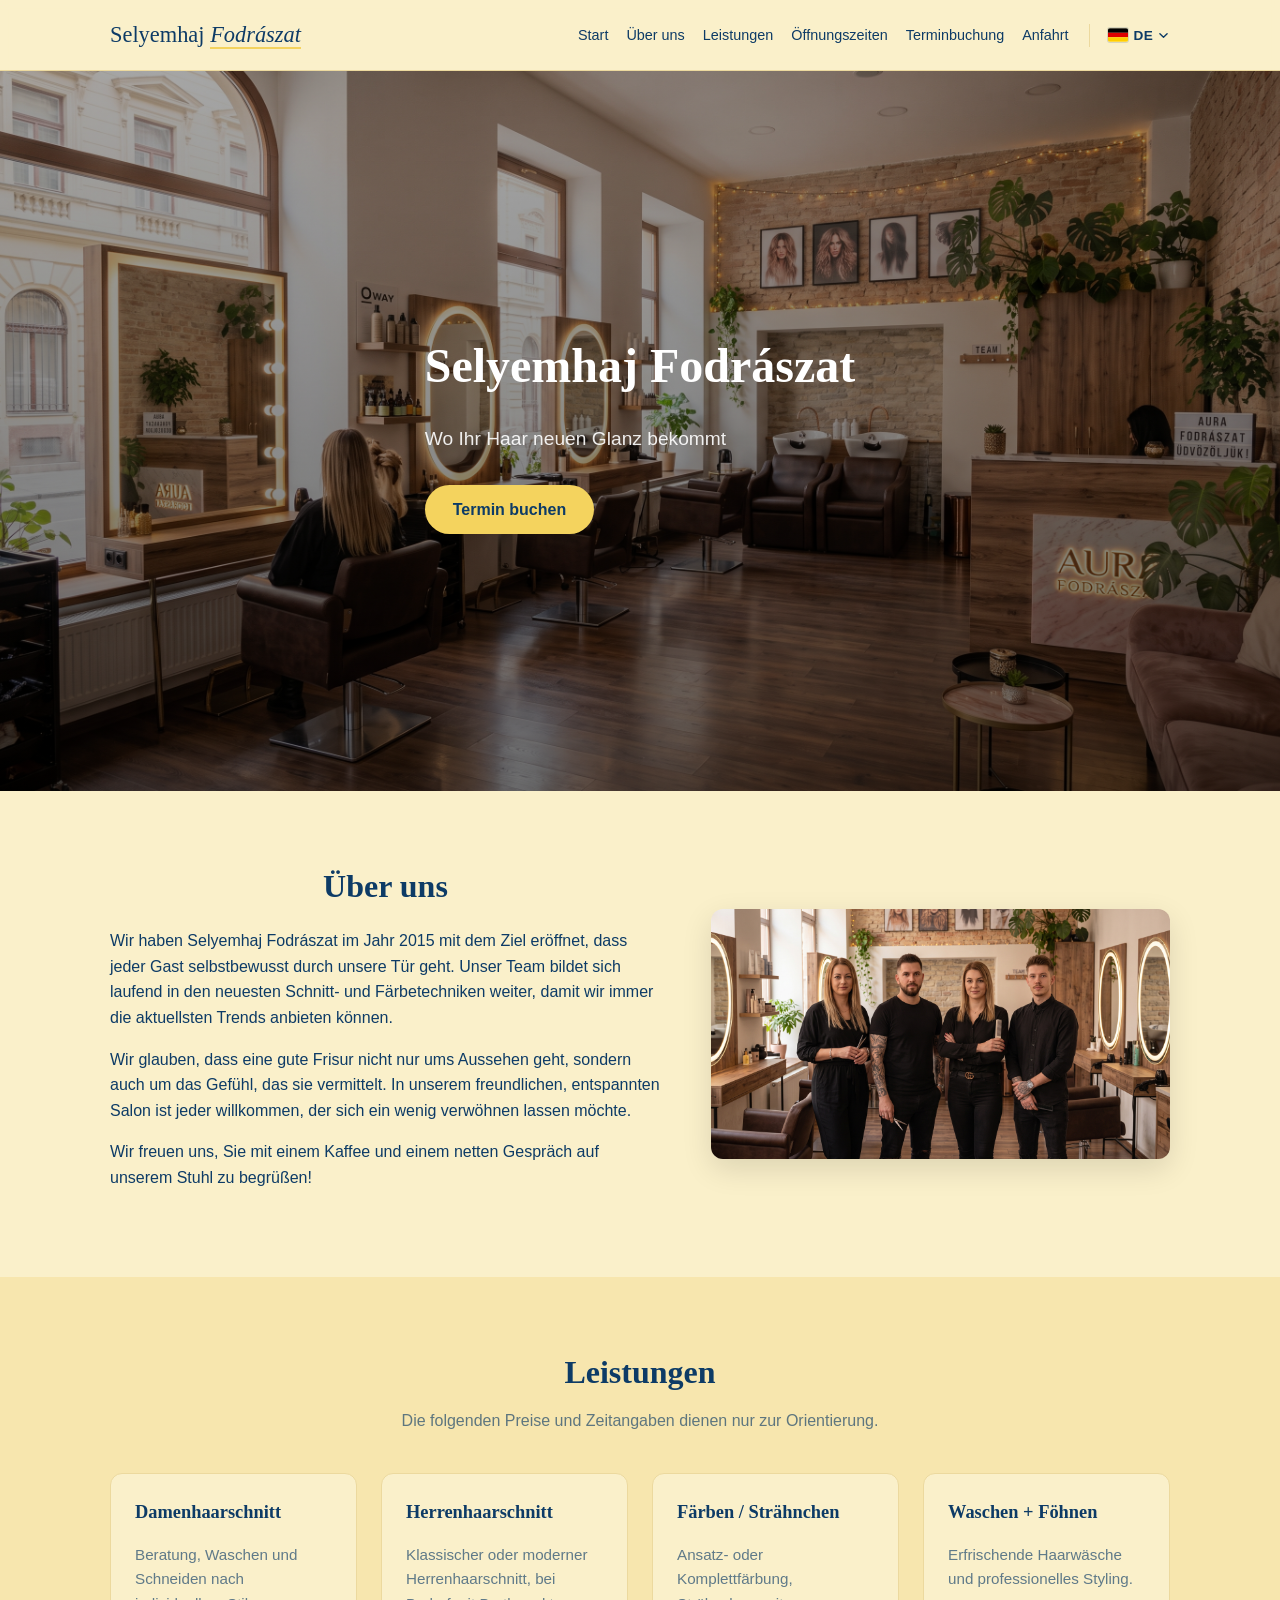
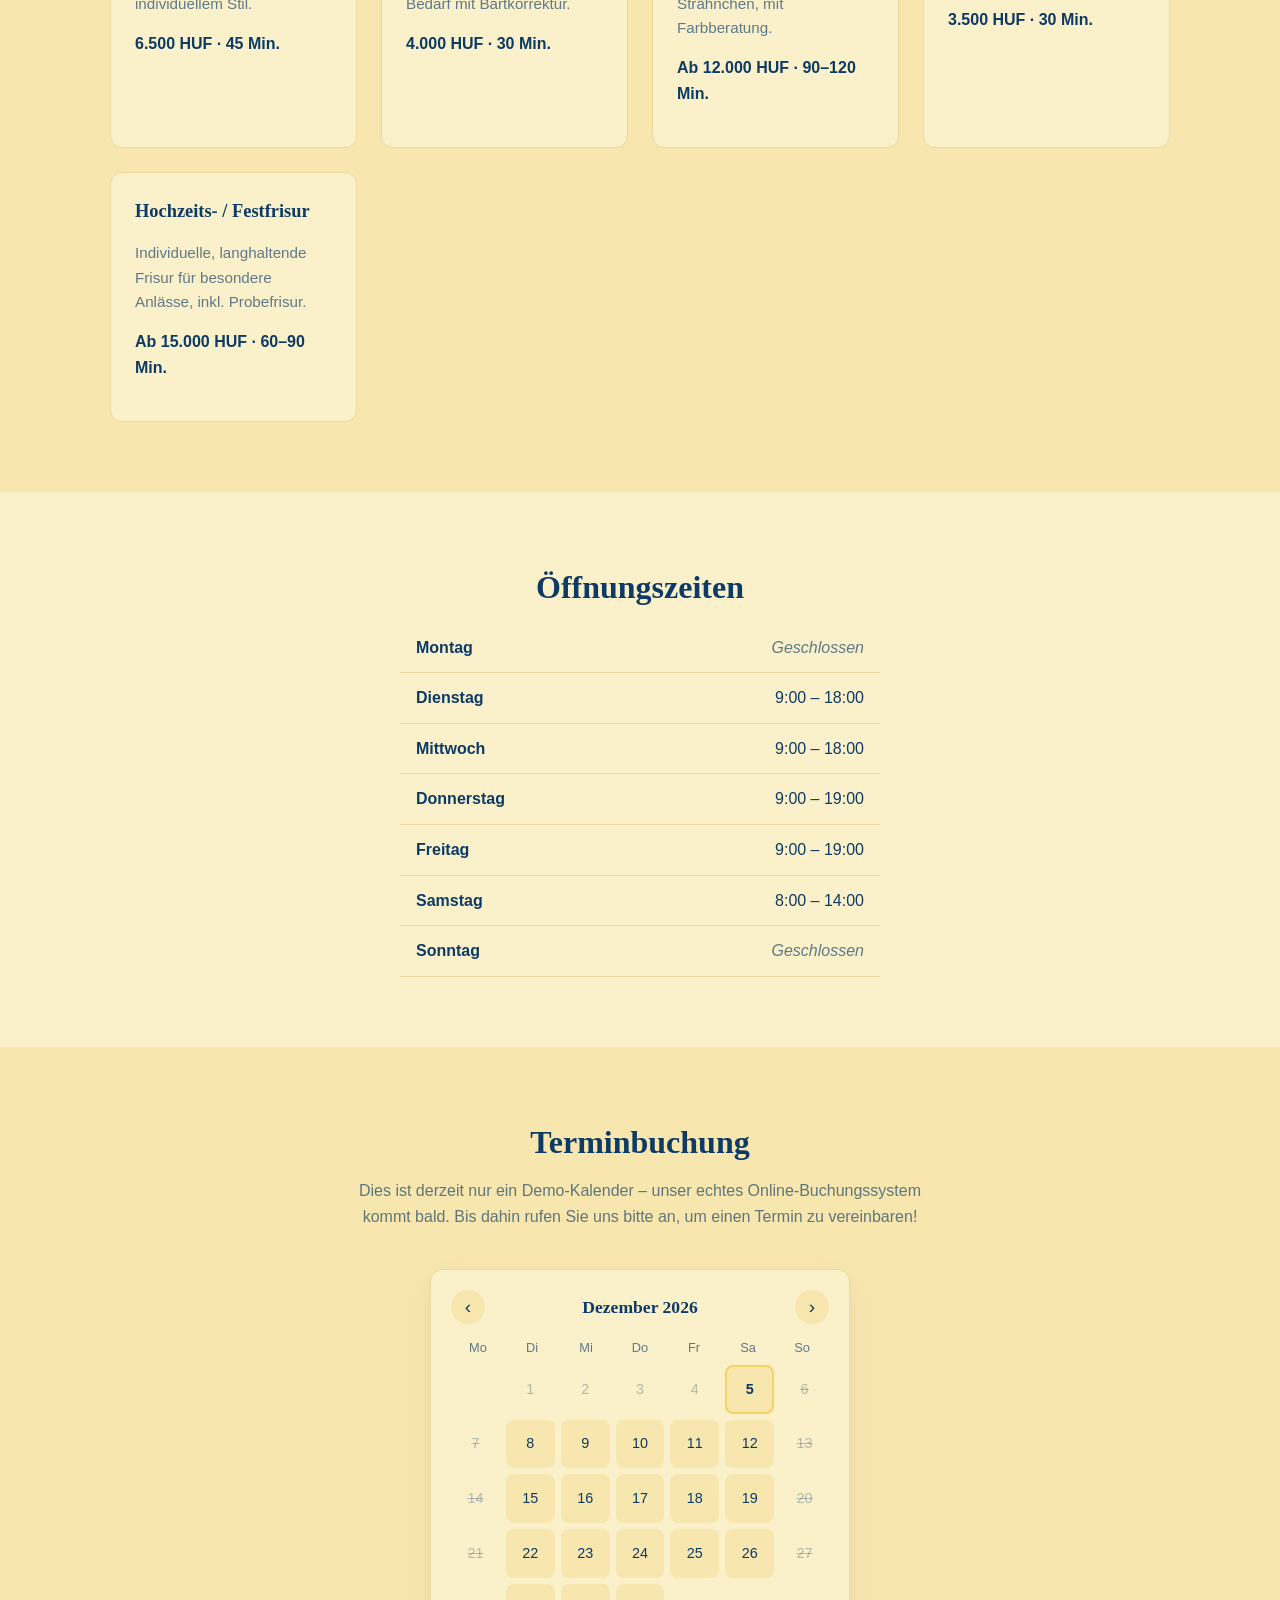
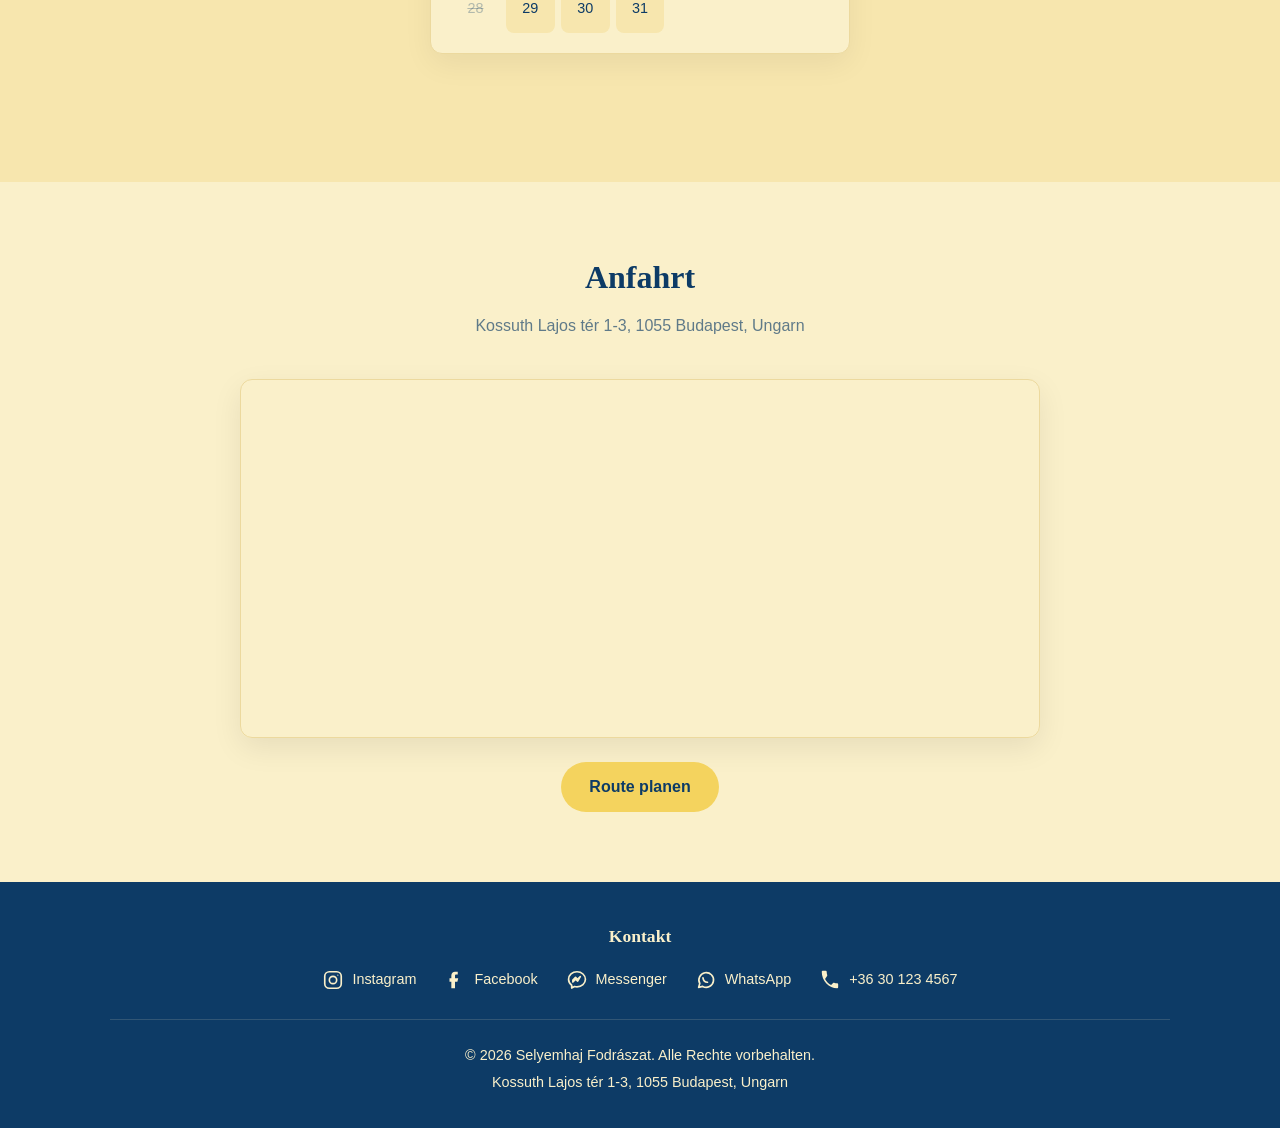
==== de/index.html @ bfe0fc7c "Language options added" ====
<!DOCTYPE html>
<html lang="de">
<head>
  <meta charset="UTF-8">
  <meta name="viewport" content="width=device-width, initial-scale=1.0">
  <title>Selyemhaj Fodrászat – Friseursalon</title>
  <!-- Cseréld le / töltsd fel a images/favicon.png fájlt a saját logódra/ikonodra -->
  <link rel="icon" type="image/png" href="../images/favicon.png?v=2">
  <link rel="apple-touch-icon" href="../images/favicon.png?v=2">
  <link rel="stylesheet" href="../style.css">
</head>
<body>

  <!-- Fejléc / navigáció -->
  <header class="site-header">
    <div class="container header-inner">
      <a href="#home" class="logo">Selyemhaj <span>Fodrászat</span></a>

      <!-- Hamburger gomb mobil nézethez -->
      <button class="nav-toggle" id="navToggle" aria-label="Menü öffnen">
        <span></span>
        <span></span>
        <span></span>
      </button>

      <nav class="main-nav" id="mainNav">
        <ul>
          <li><a href="#home">Start</a></li>
          <li><a href="#about">Über uns</a></li>
          <li><a href="#services">Leistungen</a></li>
          <li><a href="#hours">Öffnungszeiten</a></li>
          <li><a href="#booking">Terminbuchung</a></li>
          <li><a href="#location">Anfahrt</a></li>
        </ul>

        <!-- Nyelvválasztó legördülő menü: csak az aktuális nyelv látszik, kattintásra nyílik a lista -->
        <div class="lang-switch" id="langSwitch">
          <button class="lang-current" id="langToggle" type="button" aria-haspopup="true" aria-expanded="false">
            <svg class="flag" viewBox="0 0 30 20"><rect width="30" height="6.67" fill="#000"/><rect y="6.67" width="30" height="6.67" fill="#DD0000"/><rect y="13.34" width="30" height="6.66" fill="#FFCE00"/></svg>
            DE
            <svg class="chevron" viewBox="0 0 10 6"><path d="M1 1l4 4 4-4" fill="none" stroke="currentColor" stroke-width="1.5" stroke-linecap="round" stroke-linejoin="round"/></svg>
          </button>
          <div class="lang-dropdown" id="langDropdown">
            <a class="lang-option" href="../index.html">
              <svg class="flag" viewBox="0 0 30 20"><rect width="30" height="6.67" fill="#CE2939"/><rect y="6.67" width="30" height="6.67" fill="#fff"/><rect y="13.34" width="30" height="6.66" fill="#477050"/></svg>
              HU
            </a>
            <a class="lang-option" href="../en/index.html">
              <svg class="flag" viewBox="0 0 30 20"><rect width="30" height="20" fill="#00247D"/><path d="M0,0 L30,20 M30,0 L0,20" stroke="#fff" stroke-width="4"/><path d="M0,0 L30,20 M30,0 L0,20" stroke="#CF142B" stroke-width="2"/><path d="M15,0 V20 M0,10 H30" stroke="#fff" stroke-width="6"/><path d="M15,0 V20 M0,10 H30" stroke="#CF142B" stroke-width="3.6"/></svg>
              EN
            </a>
            <a class="lang-option active" href="index.html">
              <svg class="flag" viewBox="0 0 30 20"><rect width="30" height="6.67" fill="#000"/><rect y="6.67" width="30" height="6.67" fill="#DD0000"/><rect y="13.34" width="30" height="6.66" fill="#FFCE00"/></svg>
              DE
            </a>
          </div>
        </div>
      </nav>
    </div>
  </header>

  <!-- Kezdőlap / Hero szekció -->
  <section id="home" class="hero">
    <div class="hero-overlay">
      <div class="container hero-content">
        <h1>Selyemhaj Fodrászat</h1>
        <p>Wo Ihr Haar neuen Glanz bekommt</p>
        <a href="#booking" class="btn btn-primary">Termin buchen</a>
      </div>
    </div>
    <!-- Cseréld le a images/hero.jpg fájlt a saját header/hero képedre -->
    <img src="../images/hero.jpg" alt="Selyemhaj Fodrászat Innenraum" class="hero-bg">
  </section>

  <!-- Rólunk szekció -->
  <section id="about" class="section about">
    <div class="container about-inner">
      <div class="about-text">
        <h2>Über uns</h2>
        <p>
          Wir haben Selyemhaj Fodrászat im Jahr 2015 mit dem Ziel eröffnet,
          dass jeder Gast selbstbewusst durch unsere Tür geht. Unser Team
          bildet sich laufend in den neuesten Schnitt- und Färbetechniken
          weiter, damit wir immer die aktuellsten Trends anbieten können.
        </p>
        <p>
          Wir glauben, dass eine gute Frisur nicht nur ums Aussehen geht,
          sondern auch um das Gefühl, das sie vermittelt. In unserem
          freundlichen, entspannten Salon ist jeder willkommen, der sich ein
          wenig verwöhnen lassen möchte.
        </p>
        <p>
          Wir freuen uns, Sie mit einem Kaffee und einem netten Gespräch auf
          unserem Stuhl zu begrüßen!
        </p>
      </div>
      <div class="about-image">
        <!-- Cseréld le a images/rolunk.jpg fájlt a saját képedre -->
        <img src="../images/rolunk.jpg" alt="Das Salonteam">
      </div>
    </div>
  </section>

  <!-- Szolgáltatások szekció -->
  <section id="services" class="section services">
    <div class="container">
      <h2>Leistungen</h2>
      <p class="section-lead">Die folgenden Preise und Zeitangaben dienen nur zur Orientierung.</p>

      <div class="services-grid">
        <div class="service-card">
          <h3>Damenhaarschnitt</h3>
          <p class="service-desc">Beratung, Waschen und Schneiden nach individuellem Stil.</p>
          <p class="service-meta"><span class="price">6.500 HUF</span> · <span class="duration">45 Min.</span></p>
        </div>

        <div class="service-card">
          <h3>Herrenhaarschnitt</h3>
          <p class="service-desc">Klassischer oder moderner Herrenhaarschnitt, bei Bedarf mit Bartkorrektur.</p>
          <p class="service-meta"><span class="price">4.000 HUF</span> · <span class="duration">30 Min.</span></p>
        </div>

        <div class="service-card">
          <h3>Färben / Strähnchen</h3>
          <p class="service-desc">Ansatz- oder Komplettfärbung, Strähnchen, mit Farbberatung.</p>
          <p class="service-meta"><span class="price">Ab 12.000 HUF</span> · <span class="duration">90–120 Min.</span></p>
        </div>

        <div class="service-card">
          <h3>Waschen + Föhnen</h3>
          <p class="service-desc">Erfrischende Haarwäsche und professionelles Styling.</p>
          <p class="service-meta"><span class="price">3.500 HUF</span> · <span class="duration">30 Min.</span></p>
        </div>

        <div class="service-card">
          <h3>Hochzeits- / Festfrisur</h3>
          <p class="service-desc">Individuelle, langhaltende Frisur für besondere Anlässe, inkl. Probefrisur.</p>
          <p class="service-meta"><span class="price">Ab 15.000 HUF</span> · <span class="duration">60–90 Min.</span></p>
        </div>
      </div>
    </div>
  </section>

  <!-- Nyitvatartás szekció -->
  <section id="hours" class="section hours">
    <div class="container">
      <h2>Öffnungszeiten</h2>
      <table class="hours-table">
        <tbody>
          <tr><td>Montag</td><td class="closed">Geschlossen</td></tr>
          <tr><td>Dienstag</td><td>9:00 – 18:00</td></tr>
          <tr><td>Mittwoch</td><td>9:00 – 18:00</td></tr>
          <tr><td>Donnerstag</td><td>9:00 – 19:00</td></tr>
          <tr><td>Freitag</td><td>9:00 – 19:00</td></tr>
          <tr><td>Samstag</td><td>8:00 – 14:00</td></tr>
          <tr><td>Sonntag</td><td class="closed">Geschlossen</td></tr>
        </tbody>
      </table>
    </div>
  </section>

  <!-- Időpontfoglalás szekció (egyelőre csak vizuális naptár, backend nélkül) -->
  <section id="booking" class="section booking">
    <div class="container">
      <h2>Terminbuchung</h2>
      <p class="section-lead">
        Dies ist derzeit nur ein Demo-Kalender – unser echtes Online-Buchungssystem
        kommt bald. Bis dahin rufen Sie uns bitte an, um einen Termin zu
        vereinbaren!
      </p>

      <div class="calendar-widget">
        <div class="calendar-header">
          <button id="prevMonth" aria-label="Vorheriger Monat">&#8249;</button>
          <h3 id="calendarTitle"></h3>
          <button id="nextMonth" aria-label="Nächster Monat">&#8250;</button>
        </div>
        <div class="calendar-weekdays">
          <span>Mo</span><span>Di</span><span>Mi</span><span>Do</span><span>Fr</span><span>Sa</span><span>So</span>
        </div>
        <div class="calendar-grid" id="calendarGrid"></div>
      </div>

      <p id="bookingMessage" class="booking-message"></p>
    </div>
  </section>

  <!-- Megközelíthetőség szekció (Google Maps) -->
  <!--
    A cím mindkét helyen (iframe src és a gomb href-je) ugyanaz:
    "Kossuth Lajos tér 1-3, 1055 Budapest" – ha módosítod a valódi címre,
    mindkét helyen cseréld le ugyanarra a szövegre (mindhárom nyelvi fájlban).
  -->
  <section id="location" class="section location">
    <div class="container">
      <h2>Anfahrt</h2>
      <p class="section-lead">Kossuth Lajos tér 1-3, 1055 Budapest, Ungarn</p>

      <div class="map-wrapper">
        <iframe
          src="https://www.google.com/maps?q=Kossuth Lajos tér 1-3, 1055 Budapest&output=embed"
          width="100%"
          height="350"
          style="border:0"
          allowfullscreen
          loading="lazy"
          referrerpolicy="no-referrer-when-downgrade"
          title="Selyemhaj Fodrászat auf der Karte">
        </iframe>
      </div>

      <div class="map-cta">
        <a
          class="btn btn-primary"
          href="https://www.google.com/maps/dir/?api=1&destination=Kossuth Lajos tér 1-3, 1055 Budapest"
          target="_blank"
          rel="noopener noreferrer">
          Route planen
        </a>
      </div>
    </div>
  </section>

  <!-- Lábléc -->
  <footer class="site-footer">
    <div class="container footer-inner">

      <!--
        Elérhetőségek: cseréld le az Instagram/Facebook linkeket a saját
        profilodra, a WhatsApp és telefon href-eket pedig a saját, valódi
        telefonszámodra (nemzetközi formátumban, '+' és szóközök nélkül,
        pl. 36301234567). Mindhárom nyelvi fájlban ugyanígy!
      -->
      <div class="footer-contact">
        <h3>Kontakt</h3>
        <div class="contact-links">
          <a class="contact-link" href="https://www.instagram.com/selyemhajfodraszat" target="_blank" rel="noopener noreferrer" aria-label="Instagram">
            <svg viewBox="0 0 24 24" fill="none" stroke="currentColor" stroke-width="1.8" stroke-linecap="round" stroke-linejoin="round">
              <rect x="3" y="3" width="18" height="18" rx="5"></rect>
              <circle cx="12" cy="12" r="4"></circle>
              <circle cx="17.3" cy="6.7" r="0.6" fill="currentColor" stroke="none"></circle>
            </svg>
            <span>Instagram</span>
          </a>

          <a class="contact-link" href="https://www.facebook.com/profile.php?id=61593855876461" target="_blank" rel="noopener noreferrer" aria-label="Facebook">
            <svg viewBox="0 0 24 24" fill="currentColor" stroke="none">
              <path d="M14 3h-2c-2.2 0-4 1.8-4 4v3H6v4h2v7h4v-7h2.6l.9-4H12V7c0-.6.4-1 1-1h2V3z"></path>
            </svg>
            <span>Facebook</span>
          </a>

          <a class="contact-link" href="https://m.me/61593855876461" target="_blank" rel="noopener noreferrer" aria-label="Messenger">
            <svg viewBox="0 0 24 24" fill="none" stroke="currentColor" stroke-width="1.8" stroke-linecap="round" stroke-linejoin="round">
              <path d="M12 3C6.9 3 2.8 6.7 2.8 11.3c0 2.6 1.3 4.9 3.4 6.4v3.1l3.1-1.7c.8.2 1.7.4 2.7.4 5.1 0 9.2-3.7 9.2-8.2S17.1 3 12 3z"></path>
              <path d="M7.5 12.2l2.9-3 2.1 2.1 3.1-3-2.9 4.9-2.1-2.1-3.1 3.1z"></path>
            </svg>
            <span>Messenger</span>
          </a>

          <a class="contact-link" href="https://wa.me/36205184355?text=Hallo%2C%20ich%20m%C3%B6chte%20gerne%20einen%20Termin%20buchen" target="_blank" rel="noopener noreferrer" aria-label="WhatsApp">
            <svg viewBox="0 0 24 24" fill="none" stroke="currentColor" stroke-width="1.8" stroke-linecap="round" stroke-linejoin="round">
              <path d="M4 20l1.2-4.2A8 8 0 1 1 8.4 19L4 20z"></path>
              <path d="M8.7 9.6c.3 2.6 2.3 4.6 4.9 4.9"></path>
            </svg>
            <span>WhatsApp</span>
          </a>

          <a class="contact-link" href="tel:+36301234567" aria-label="Telefon">
            <svg viewBox="0 0 24 24" fill="currentColor" stroke="none">
              <path d="M6.6 10.8c1.4 2.8 3.8 5.1 6.6 6.6l2.2-2.2c.3-.3.7-.4 1-.2 1.1.4 2.3.6 3.5.6.6 0 1 .4 1 1V20c0 .6-.4 1-1 1C10.9 21 3 13.1 3 3c0-.6.4-1 1-1h3.4c.6 0 1 .4 1 1 0 1.2.2 2.4.6 3.5.1.4 0 .8-.2 1L6.6 10.8z"></path>
            </svg>
            <span>+36 30 123 4567</span>
          </a>
        </div>
      </div>

      <p>&copy; <span id="year"></span> Selyemhaj Fodrászat. Alle Rechte vorbehalten.</p>
      <p>Kossuth Lajos tér 1-3, 1055 Budapest, Ungarn</p>
    </div>
  </footer>

  <script src="../script.js?v=3"></script>
</body>
</html>
---- style.css ----
/* ==========================================================
   Alapbeállítások
   ========================================================== */
:root {
  /* ----------------------------------------------------------
     A weboldal SZÍNSÉMÁJA — csak ezt a 3 alapszínt kell módosítani
     ahhoz, hogy az egész oldal színvilága megváltozzon:
       - navy (sötétkék):  #0d3b66
       - cream (krém):     #faf0ca
       - gold (arany):     #f4d35e
     A --color-primary-dark, --color-bg-alt, --color-border és a
     --color-text-muted ezekből a fenti 3 színből lettek levezetve
     (világosítva/sötétítve), nem önálló, kézzel válogatott színek.
     ---------------------------------------------------------- */
  --color-primary: #f4d35e;                     /* gold – gombok, kiemelések */
  --color-primary-dark: #dcb93f;                /* gold sötétebb árnyalata – hover állapot */
  --color-dark: #0d3b66;                        /* navy – címsorok, lábléc, elsődleges szöveg */
  --color-text: #0d3b66;                        /* navy – törzsszöveg */
  --color-text-muted: rgba(13, 59, 102, 0.65);  /* navy, halványítva – másodlagos szöveg */
  --color-bg: #faf0ca;                          /* cream – fő háttérszín */
  --color-bg-alt: #f7e6ae;                      /* cream/gold keverék – váltakozó szekció-háttér */
  --color-border: #ecd99e;                      /* cream/gold keverék – szegélyek */

  --font-heading: 'Georgia', 'Times New Roman', serif;
  --font-body: 'Segoe UI', Arial, sans-serif;
  --max-width: 1100px;
}

* {
  box-sizing: border-box;
}

html {
  scroll-behavior: smooth;
}

body {
  margin: 0;
  font-family: var(--font-body);
  color: var(--color-text);
  background: var(--color-bg);
  line-height: 1.6;
}

h1, h2, h3 {
  font-family: var(--font-heading);
  color: var(--color-dark);
  margin-top: 0;
}

a {
  text-decoration: none;
  color: inherit;
}

img {
  max-width: 100%;
  display: block;
}

.container {
  max-width: var(--max-width);
  margin: 0 auto;
  padding: 0 20px;
}

.section {
  padding: 70px 0;
}

.section h2 {
  font-size: 2rem;
  margin-bottom: 10px;
  text-align: center;
}

.section-lead {
  text-align: center;
  max-width: 600px;
  margin: 0 auto 40px;
  color: var(--color-text-muted);
}

.btn {
  display: inline-block;
  padding: 12px 28px;
  border-radius: 30px;
  font-weight: bold;
  transition: transform 0.2s ease, background 0.2s ease;
}

.btn-primary {
  background: var(--color-primary);
  color: var(--color-dark);
}

.btn-primary:hover {
  background: var(--color-primary-dark);
  transform: translateY(-2px);
}

/* ==========================================================
   Fejléc / navigáció
   ========================================================== */
.site-header {
  position: sticky;
  top: 0;
  z-index: 100;
  background: rgba(250, 240, 202, 0.95);
  border-bottom: 1px solid var(--color-border);
  backdrop-filter: blur(4px);
}

.header-inner {
  display: flex;
  align-items: center;
  justify-content: space-between;
  height: 70px;
}

.logo {
  font-family: var(--font-heading);
  font-size: 1.4rem;
  color: var(--color-dark);
}

.logo span {
  color: var(--color-dark);
  font-style: italic;
  border-bottom: 2px solid var(--color-primary);
}

.main-nav ul {
  list-style: none;
  display: flex;
  gap: 18px;
  margin: 0;
  padding: 0;
}

.main-nav a {
  font-weight: 500;
  font-size: 0.9rem;
  white-space: nowrap;
  position: relative;
}

.main-nav a:hover {
  color: var(--color-dark);
  box-shadow: inset 0 -2px 0 var(--color-primary);
}

.main-nav {
  display: flex;
  align-items: center;
  gap: 20px;
}

.lang-switch {
  position: relative;
  padding-left: 16px;
  border-left: 1px solid var(--color-border);
}

.lang-current {
  display: flex;
  align-items: center;
  gap: 6px;
  background: none;
  border: none;
  font-family: inherit;
  font-size: 0.85rem;
  font-weight: 600;
  letter-spacing: 0.02em;
  color: var(--color-dark);
  cursor: pointer;
  padding: 4px 2px;
}

.lang-current .chevron {
  width: 9px;
  height: 9px;
  color: var(--color-dark);
  transition: transform 0.2s ease;
}

.lang-switch.open .chevron {
  transform: rotate(180deg);
}

.lang-dropdown {
  display: none;
  flex-direction: column;
  gap: 2px;
  position: absolute;
  top: calc(100% + 10px);
  right: 0;
  min-width: 130px;
  background: var(--color-bg);
  border: 1px solid var(--color-border);
  border-radius: 10px;
  padding: 6px;
  box-shadow: 0 12px 28px rgba(13, 59, 102, 0.18);
  z-index: 50;
}

.lang-switch.open .lang-dropdown {
  display: flex;
}

.lang-option {
  display: flex;
  align-items: center;
  gap: 8px;
  padding: 8px 10px;
  border-radius: 6px;
  font-size: 0.85rem;
  font-weight: 500;
  color: var(--color-dark);
}

.lang-option:hover {
  background: var(--color-bg-alt);
}

.lang-option.active {
  font-weight: 700;
  background: var(--color-bg-alt);
}

.lang-current .flag,
.lang-option .flag {
  width: 20px;
  height: 14px;
  border-radius: 2px;
  display: block;
  flex-shrink: 0;
  box-shadow: 0 0 0 1px rgba(13, 59, 102, 0.15);
}

.nav-toggle {
  display: none;
  flex-direction: column;
  justify-content: center;
  gap: 5px;
  width: 32px;
  height: 32px;
  background: none;
  border: none;
  cursor: pointer;
}

.nav-toggle span {
  display: block;
  height: 2px;
  background: var(--color-dark);
  border-radius: 2px;
}

/* ==========================================================
   Hero szekció
   ========================================================== */
.hero {
  position: relative;
  height: 80vh;
  min-height: 420px;
  display: flex;
  align-items: center;
  overflow: hidden;
}

.hero-bg {
  position: absolute;
  inset: 0;
  width: 100%;
  height: 100%;
  object-fit: cover;
  z-index: -2;
}

.hero-overlay {
  position: absolute;
  inset: 0;
  width: 100%;
  display: flex;
  align-items: center;
  /* Semleges (szín nélküli) sötétítés a fotón, csak a szöveg olvashatósága miatt */
  background: linear-gradient(180deg, rgba(0,0,0,0.35), rgba(0,0,0,0.55));
}

.hero-content {
  color: #fff;
}

.hero-content h1 {
  color: #fff;
  font-size: 3rem;
  margin-bottom: 10px;
}

.hero-content p {
  font-size: 1.2rem;
  margin-bottom: 30px;
  opacity: 0.9;
}

/* ==========================================================
   Rólunk szekció
   ========================================================== */
.about {
  background: var(--color-bg);
}

.about-inner {
  display: grid;
  grid-template-columns: 1.2fr 1fr;
  gap: 50px;
  align-items: center;
}

.about-image img {
  border-radius: 12px;
  box-shadow: 0 10px 30px rgba(0,0,0,0.12);
}

/* ==========================================================
   Szolgáltatások szekció
   ========================================================== */
.services {
  background: var(--color-bg-alt);
}

.services-grid {
  display: grid;
  grid-template-columns: repeat(auto-fit, minmax(230px, 1fr));
  gap: 24px;
}

.service-card {
  background: var(--color-bg);
  border: 1px solid var(--color-border);
  border-radius: 12px;
  padding: 24px;
  transition: transform 0.2s ease, box-shadow 0.2s ease;
}

.service-card:hover {
  transform: translateY(-4px);
  box-shadow: 0 12px 24px rgba(0,0,0,0.08);
}

.service-card h3 {
  font-size: 1.15rem;
  margin-bottom: 8px;
}

.service-desc {
  color: var(--color-text-muted);
  font-size: 0.95rem;
  min-height: 48px;
}

.service-meta {
  margin-top: 14px;
  font-weight: bold;
  color: var(--color-dark);
}

/* ==========================================================
   Nyitvatartás szekció
   ========================================================== */
.hours {
  background: var(--color-bg);
}

.hours-table {
  width: 100%;
  max-width: 480px;
  margin: 0 auto;
  border-collapse: collapse;
}

.hours-table td {
  padding: 12px 16px;
  border-bottom: 1px solid var(--color-border);
}

.hours-table tr td:first-child {
  font-weight: bold;
  color: var(--color-dark);
}

.hours-table tr td:last-child {
  text-align: right;
}

.hours-table .closed {
  color: var(--color-text-muted);
  font-style: italic;
}

/* ==========================================================
   Időpontfoglalás / naptár widget
   ========================================================== */
.booking {
  background: var(--color-bg-alt);
}

.calendar-widget {
  max-width: 420px;
  margin: 0 auto;
  background: var(--color-bg);
  border: 1px solid var(--color-border);
  border-radius: 12px;
  padding: 20px;
  box-shadow: 0 10px 30px rgba(0,0,0,0.06);
}

.calendar-header {
  display: flex;
  align-items: center;
  justify-content: space-between;
  margin-bottom: 14px;
}

.calendar-header button {
  background: var(--color-bg-alt);
  border: none;
  width: 34px;
  height: 34px;
  border-radius: 50%;
  font-size: 1.2rem;
  cursor: pointer;
  color: var(--color-dark);
}

.calendar-header button:hover {
  background: var(--color-primary);
  color: var(--color-dark);
}

.calendar-header h3 {
  margin: 0;
  font-size: 1.1rem;
  text-transform: capitalize;
}

.calendar-weekdays {
  display: grid;
  grid-template-columns: repeat(7, 1fr);
  text-align: center;
  font-size: 0.8rem;
  color: var(--color-text-muted);
  margin-bottom: 6px;
}

.calendar-grid {
  display: grid;
  grid-template-columns: repeat(7, 1fr);
  gap: 6px;
}

.calendar-day {
  aspect-ratio: 1 / 1;
  display: flex;
  align-items: center;
  justify-content: center;
  border-radius: 8px;
  font-size: 0.9rem;
  cursor: default;
}

.calendar-day.empty {
  visibility: hidden;
}

.calendar-day.past {
  color: rgba(13, 59, 102, 0.3);
}

.calendar-day.closed {
  color: rgba(13, 59, 102, 0.3);
  text-decoration: line-through;
}

.calendar-day.available {
  background: var(--color-bg-alt);
  color: var(--color-dark);
  cursor: pointer;
}

.calendar-day.available:hover {
  background: var(--color-primary);
  color: var(--color-dark);
}

.calendar-day.today {
  border: 2px solid var(--color-primary);
  font-weight: bold;
}

.booking-message {
  text-align: center;
  margin-top: 18px;
  min-height: 24px;
  font-weight: 500;
  color: var(--color-dark);
}

/* ==========================================================
   Megközelíthetőség / Google Maps szekció
   ========================================================== */
.location {
  background: var(--color-bg);
}

.map-wrapper {
  max-width: 800px;
  margin: 0 auto;
  border-radius: 12px;
  overflow: hidden;
  border: 1px solid var(--color-border);
  box-shadow: 0 10px 30px rgba(0,0,0,0.08);
}

.map-wrapper iframe {
  width: 100%;
  height: 350px;
}

.map-cta {
  text-align: center;
  margin-top: 24px;
}

/* ==========================================================
   Lábléc
   ========================================================== */
.site-footer {
  background: var(--color-dark);
  color: var(--color-bg);
  padding: 40px 0 30px;
}

.footer-inner {
  text-align: center;
  font-size: 0.9rem;
}

.footer-inner p {
  margin: 4px 0;
}

.footer-contact {
  padding-bottom: 28px;
  margin-bottom: 24px;
  border-bottom: 1px solid rgba(250, 240, 202, 0.15);
}

.footer-contact h3 {
  color: var(--color-bg);
  font-size: 1.1rem;
  margin-bottom: 18px;
}

.contact-links {
  display: flex;
  flex-wrap: wrap;
  justify-content: center;
  gap: 12px 28px;
}

.contact-link {
  display: flex;
  align-items: center;
  gap: 8px;
  color: var(--color-bg);
  font-size: 0.9rem;
  transition: color 0.2s ease;
}

.contact-link svg {
  width: 22px;
  height: 22px;
  flex-shrink: 0;
}

.contact-link:hover {
  color: var(--color-primary);
}

/* ==========================================================
   Reszponzivitás
   ========================================================== */
@media (max-width: 768px) {
  .nav-toggle {
    display: flex;
  }

  .main-nav {
    position: absolute;
    top: 70px;
    left: 0;
    right: 0;
    flex-direction: column;
    align-items: stretch;
    gap: 0;
    background: var(--color-bg);
    border-bottom: 1px solid var(--color-border);
    max-height: 0;
    overflow: hidden;
    transition: max-height 0.3s ease;
  }

  .main-nav.open {
    max-height: 400px;
  }

  .main-nav ul {
    flex-direction: column;
    gap: 0;
    padding: 10px 20px;
  }

  .main-nav li {
    border-bottom: 1px solid var(--color-border);
  }

  .main-nav a {
    display: block;
    padding: 14px 0;
  }

  .lang-switch {
    display: flex;
    justify-content: center;
    padding: 16px 20px;
    border-left: none;
    border-top: 1px solid var(--color-border);
  }

  .lang-dropdown {
    right: auto;
    left: 50%;
    transform: translateX(-50%);
  }

  .about-inner {
    grid-template-columns: 1fr;
  }

  .hero-content h1 {
    font-size: 2.2rem;
  }
}
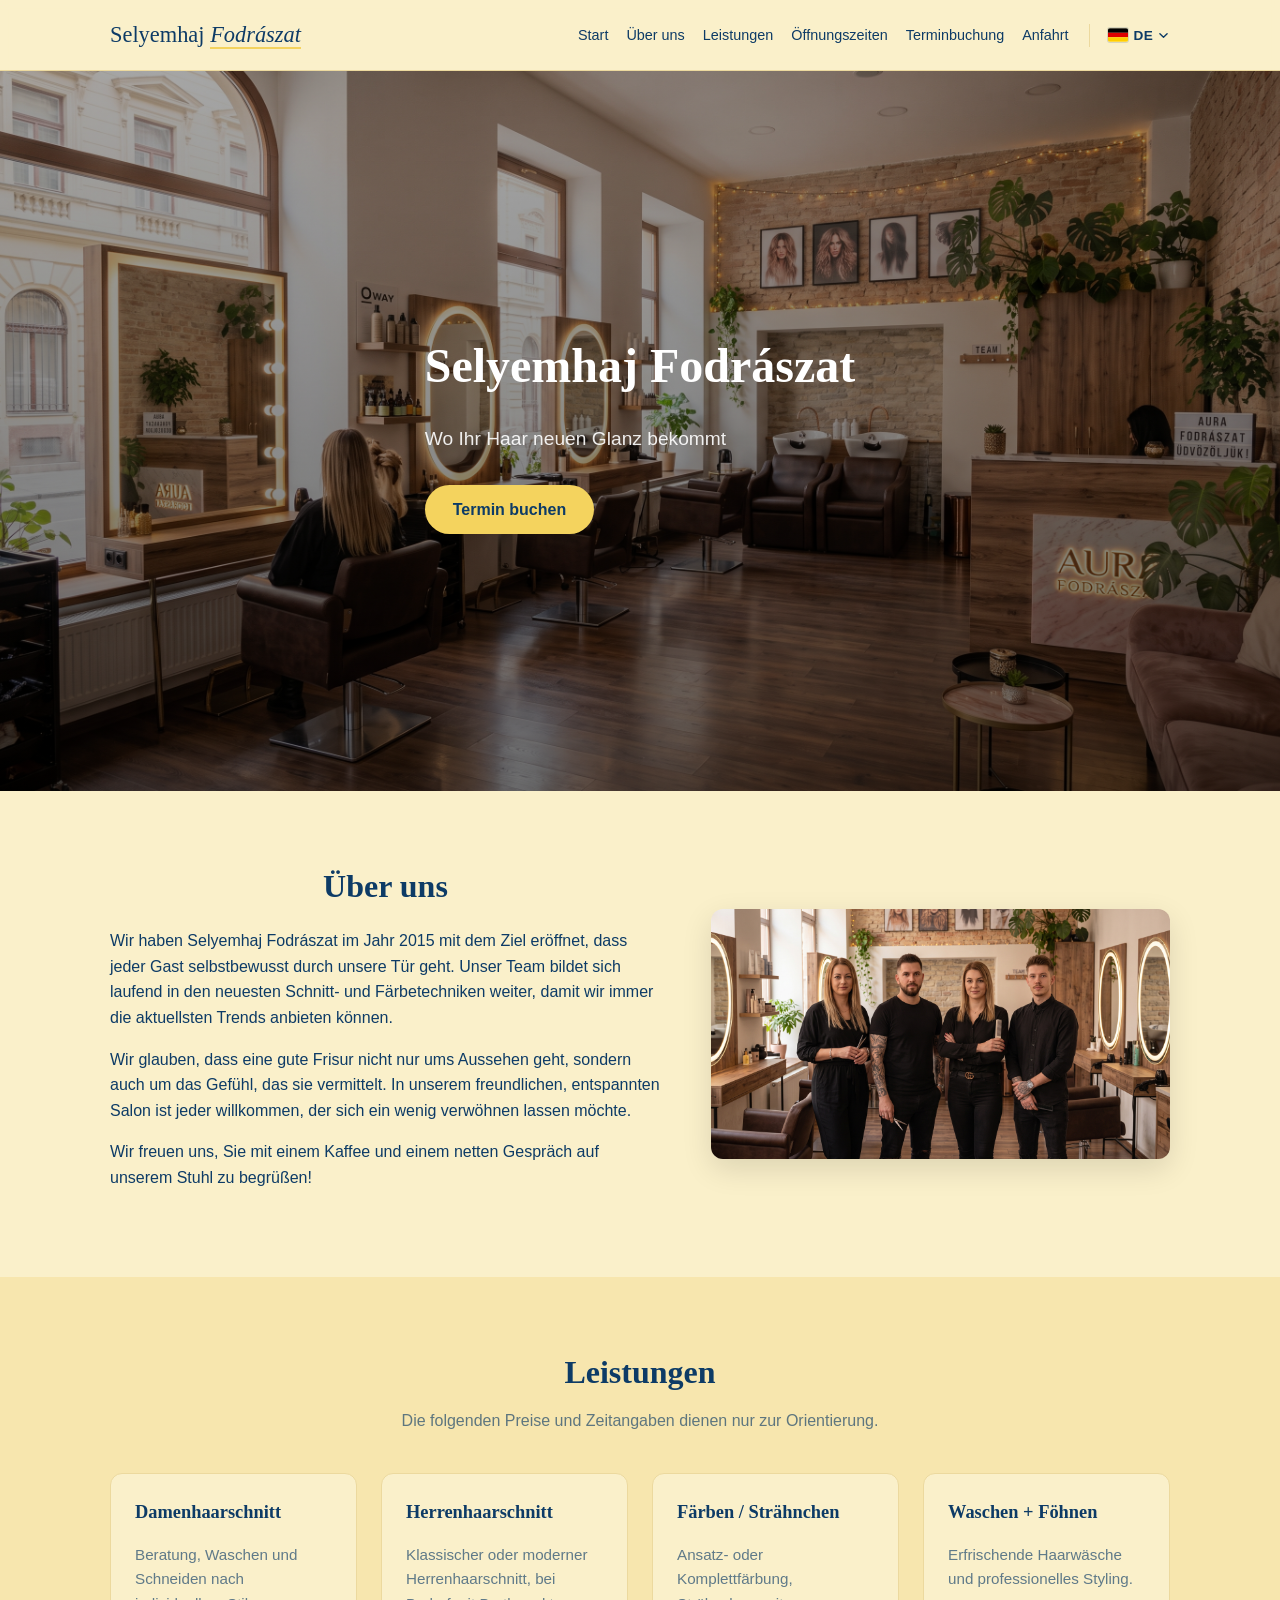
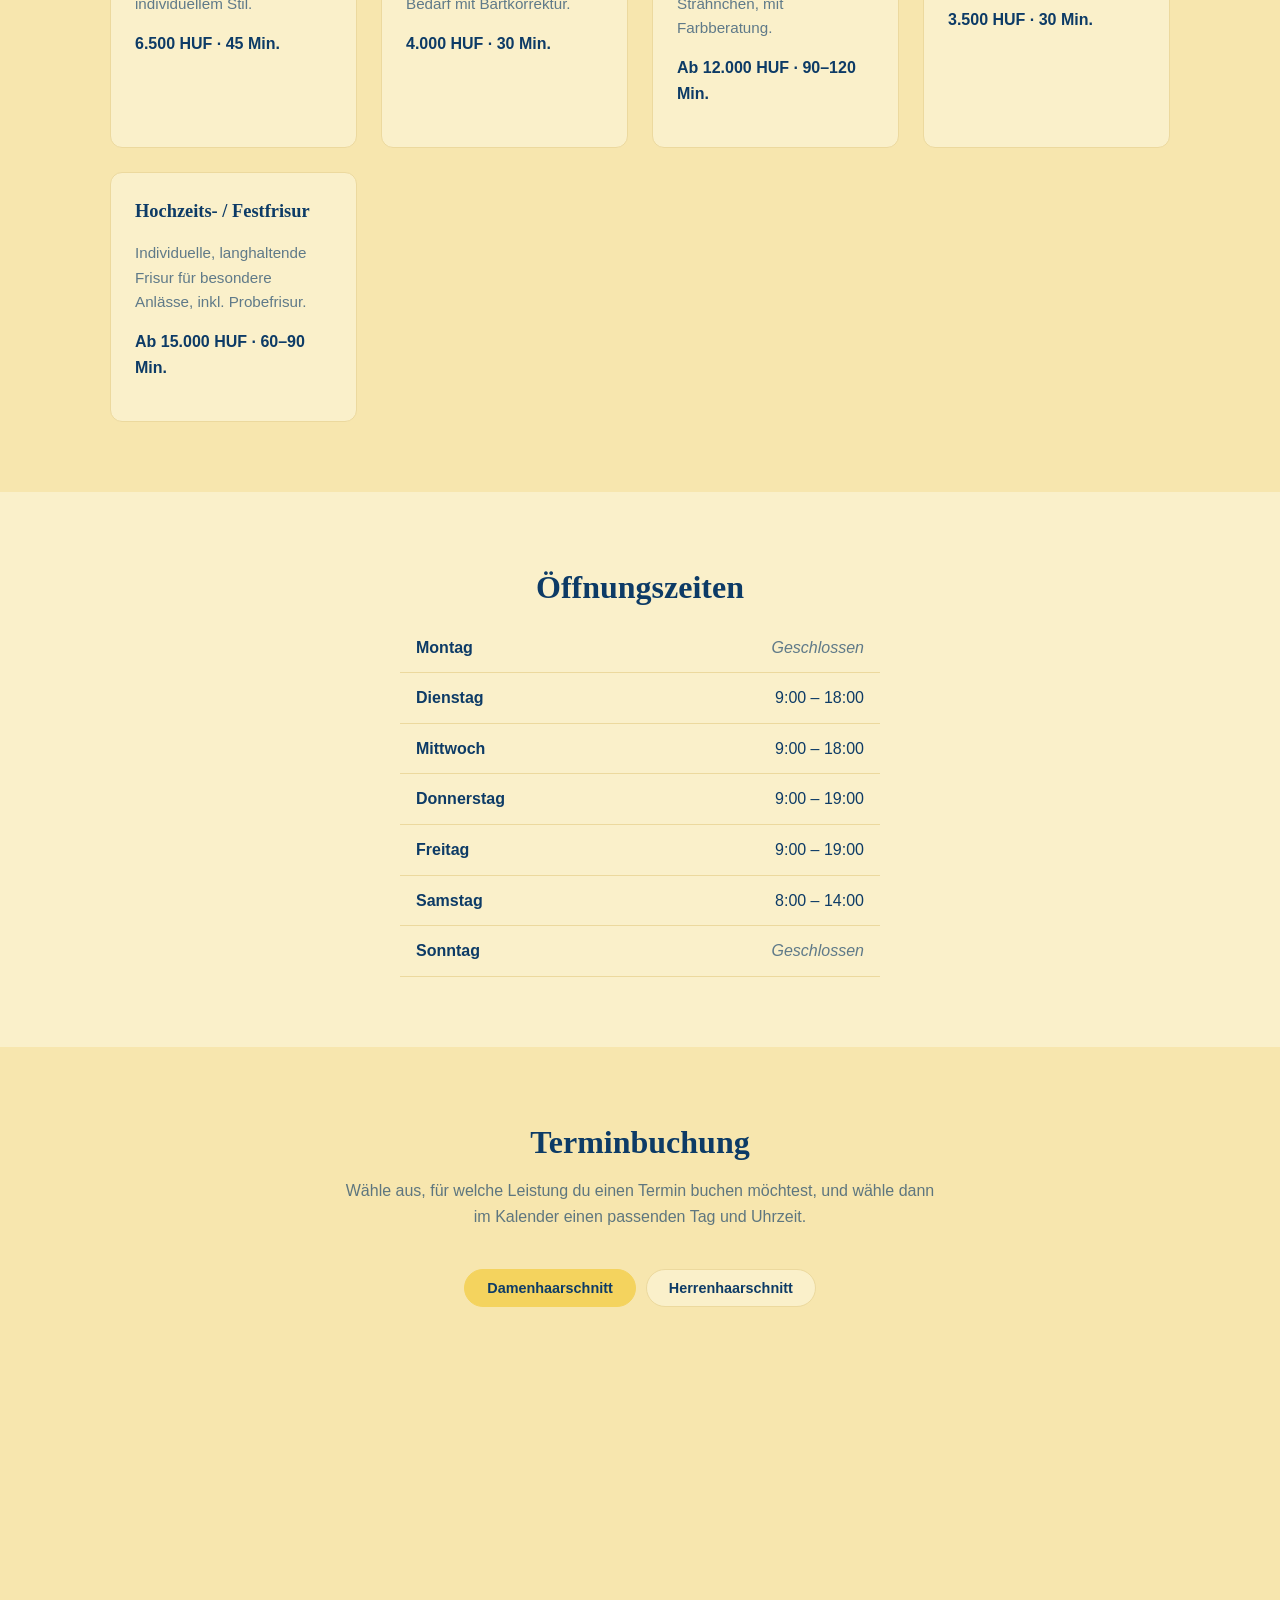
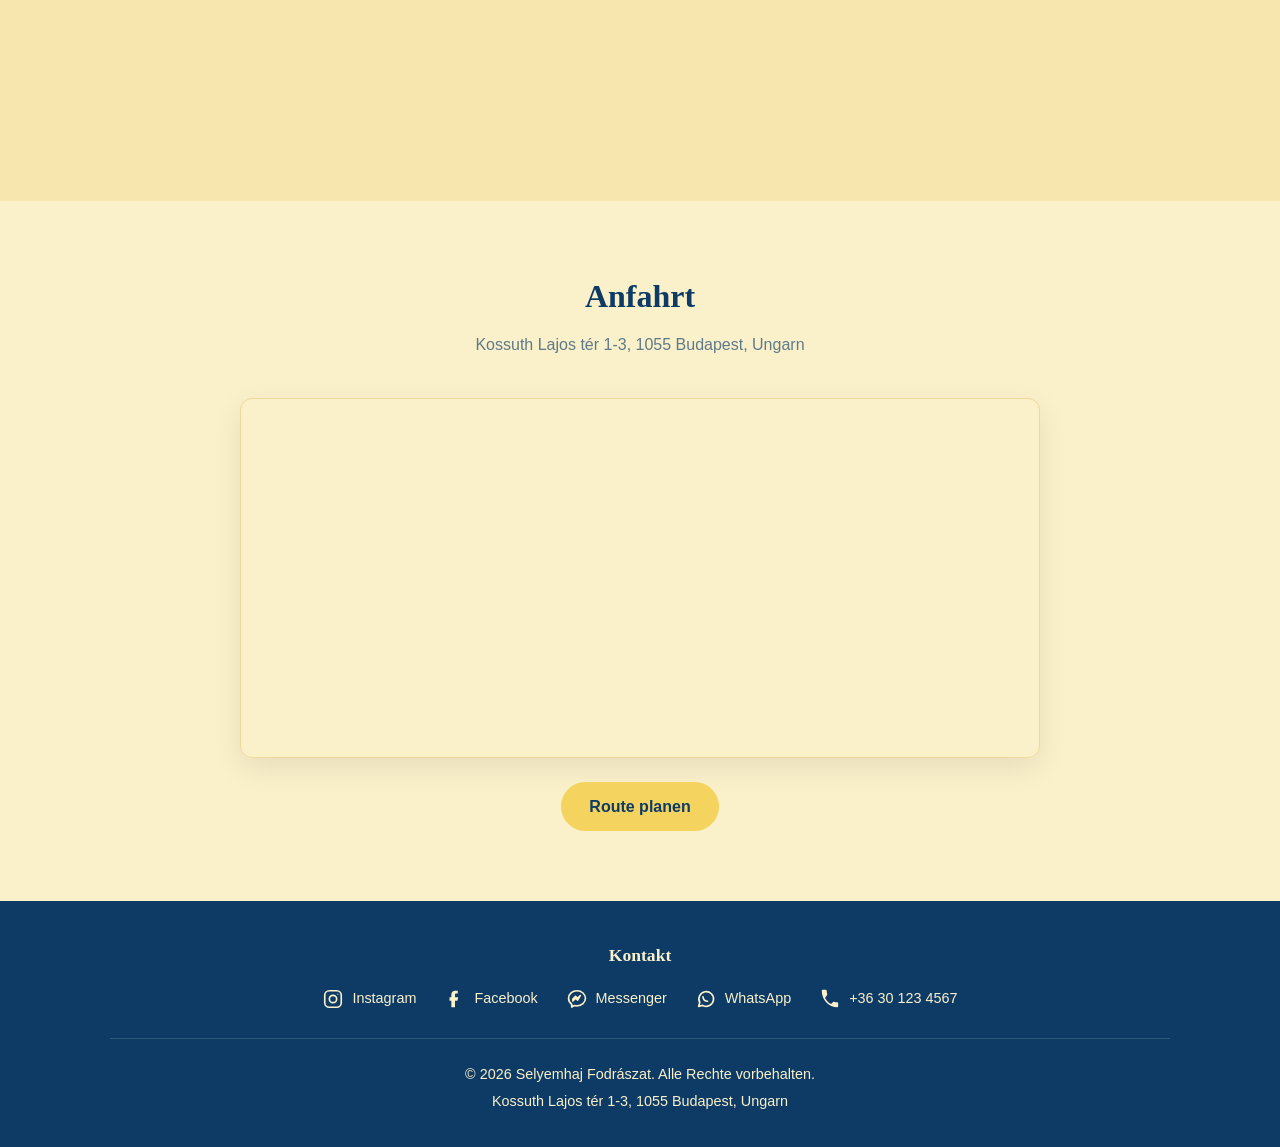
==== commit 2eab06f5: "Booking system integrated" ====
--- a/de/index.html
+++ b/de/index.html
@@ -7,7 +7,7 @@
   <!-- Cseréld le / töltsd fel a images/favicon.png fájlt a saját logódra/ikonodra -->
   <link rel="icon" type="image/png" href="../images/favicon.png?v=2">
   <link rel="apple-touch-icon" href="../images/favicon.png?v=2">
-  <link rel="stylesheet" href="../style.css">
+  <link rel="stylesheet" href="../style.css?v=3">
 </head>
 <body>
 
@@ -159,29 +159,53 @@
     </div>
   </section>
 
-  <!-- Időpontfoglalás szekció (egyelőre csak vizuális naptár, backend nélkül) -->
+  <!-- Időpontfoglalás szekció: élő Cal.com beágyazott widget -->
   <section id="booking" class="section booking">
     <div class="container">
       <h2>Terminbuchung</h2>
       <p class="section-lead">
-        Dies ist derzeit nur ein Demo-Kalender – unser echtes Online-Buchungssystem
-        kommt bald. Bis dahin rufen Sie uns bitte an, um einen Termin zu
-        vereinbaren!
+        Wähle aus, für welche Leistung du einen Termin buchen möchtest, und
+        wähle dann im Kalender einen passenden Tag und Uhrzeit.
       </p>
 
-      <div class="calendar-widget">
-        <div class="calendar-header">
-          <button id="prevMonth" aria-label="Vorheriger Monat">&#8249;</button>
-          <h3 id="calendarTitle"></h3>
-          <button id="nextMonth" aria-label="Nächster Monat">&#8250;</button>
-        </div>
-        <div class="calendar-weekdays">
-          <span>Mo</span><span>Di</span><span>Mi</span><span>Do</span><span>Fr</span><span>Sa</span><span>So</span>
-        </div>
-        <div class="calendar-grid" id="calendarGrid"></div>
-      </div>
-
-      <p id="bookingMessage" class="booking-message"></p>
+      <!--
+        Cal.com élő foglalási widgetek. Új szolgáltatás hozzáadásakor:
+        1. Hozz létre egy új event type-ot a Cal.com-on,
+        2. Kérd le hozzá az "Inline Embed" kódot,
+        3. Adj hozzá egy új <button class="cal-tab"> gombot itt lent,
+        4. Másold be a kapott <div>+<script> párost a többi mellé.
+      -->
+      <div class="cal-tabs">
+        <button class="cal-tab active" data-target="my-cal-inline-noi-hajvagas" type="button">Damenhaarschnitt</button>
+        <button class="cal-tab" data-target="my-cal-inline-ferfi-hajvagas" type="button">Herrenhaarschnitt</button>
+      </div>
+
+      <div class="cal-embed-wrapper">
+        <div style="width:100%;height:100%;overflow:scroll" id="my-cal-inline-noi-hajvagas" class="service-cal active"></div>
+        <div style="width:100%;height:100%;overflow:scroll;display:none" id="my-cal-inline-ferfi-hajvagas" class="service-cal"></div>
+      </div>
+
+      <script type="text/javascript">
+        (function (C, A, L) { let p = function (a, ar) { a.q.push(ar); }; let d = C.document; C.Cal = C.Cal || function () { let cal = C.Cal; let ar = arguments; if (!cal.loaded) { cal.ns = {}; cal.q = cal.q || []; d.head.appendChild(d.createElement("script")).src = A; cal.loaded = true; } if (ar[0] === L) { const api = function () { p(api, arguments); }; const namespace = ar[1]; api.q = api.q || []; if(typeof namespace === "string"){cal.ns[namespace] = cal.ns[namespace] || api;p(cal.ns[namespace], ar);p(cal, ["initNamespace", namespace]);} else p(cal, ar); return;} p(cal, ar); }; })(window, "https://app.cal.com/embed/embed.js", "init");
+
+        Cal("init", "noi-hajvagas", {origin:"https://app.cal.com"});
+        Cal.config = Cal.config || {};
+        Cal.config.forwardQueryParams = true;
+        Cal.ns["noi-hajvagas"]("inline", {
+          elementOrSelector:"#my-cal-inline-noi-hajvagas",
+          config: {"layout":"month_view","useSlotsViewOnSmallScreen":"true"},
+          calLink: "selyemhaj/noi-hajvagas",
+        });
+        Cal.ns["noi-hajvagas"]("ui", {"hideEventTypeDetails":false,"layout":"month_view"});
+
+        Cal("init", "ferfi-hajvagas", {origin:"https://app.cal.com"});
+        Cal.ns["ferfi-hajvagas"]("inline", {
+          elementOrSelector:"#my-cal-inline-ferfi-hajvagas",
+          config: {"layout":"month_view","useSlotsViewOnSmallScreen":"true"},
+          calLink: "selyemhaj/ferfi-hajvagas",
+        });
+        Cal.ns["ferfi-hajvagas"]("ui", {"hideEventTypeDetails":false,"layout":"month_view"});
+      </script>
     </div>
   </section>
 
@@ -280,6 +304,6 @@
     </div>
   </footer>
 
-  <script src="../script.js?v=3"></script>
+  <script src="../script.js?v=5"></script>
 </body>
 </html>
--- a/style.css
+++ b/style.css
@@ -508,6 +508,55 @@
 }
 
 /* ==========================================================
+   Cal.com élő foglalási widget fülekkel
+   ========================================================== */
+.cal-tabs {
+  display: flex;
+  justify-content: center;
+  flex-wrap: wrap;
+  gap: 10px;
+  margin-bottom: 24px;
+}
+
+.cal-tab {
+  background: var(--color-bg);
+  border: 1px solid var(--color-border);
+  border-radius: 30px;
+  padding: 10px 22px;
+  font-family: inherit;
+  font-size: 0.9rem;
+  font-weight: 600;
+  color: var(--color-dark);
+  cursor: pointer;
+  transition: background 0.2s ease, color 0.2s ease;
+}
+
+.cal-tab:hover {
+  background: var(--color-bg-alt);
+}
+
+.cal-tab.active {
+  background: var(--color-primary);
+  border-color: var(--color-primary);
+}
+
+.cal-embed-wrapper {
+  max-width: 900px;
+  margin: 0 auto;
+}
+
+/*
+  Nincs fix magasság: a Cal.com beágyazó szkriptje a saját JS-éből
+  méretezi a konténert a tényleges tartalomhoz. A min-height csak egy
+  betöltés közbeni, a végleges méretnél alacsonyabb helykitöltő, hogy
+  ne ugorjon nagyot az oldal, amíg a widget be nem töltődik.
+*/
+.service-cal {
+  width: 100%;
+  min-height: 400px;
+}
+
+/* ==========================================================
    Megközelíthetőség / Google Maps szekció
    ========================================================== */
 .location {
@@ -613,7 +662,8 @@
   }
 
   .main-nav.open {
-    max-height: 400px;
+    max-height: calc(100vh - 70px);
+    overflow-y: auto;
   }
 
   .main-nav ul {
@@ -639,10 +689,18 @@
     border-top: 1px solid var(--color-border);
   }
 
+  /*
+    Mobilon a legördülő nyelvi lista NEM lehet position:absolute, mert a
+    .main-nav overflow-y:auto/hidden tulajdonsága (a lenyíló animációhoz kell)
+    levágná/eltüntetné, hiába van benne "open" állapot. Ehelyett a normál
+    dokumentumfolyamba tesszük (position:static), így egyszerűen a gomb
+    alatt jelenik meg, és a menü többi részével együtt görgethető is marad.
+  */
   .lang-dropdown {
-    right: auto;
-    left: 50%;
-    transform: translateX(-50%);
+    position: static;
+    margin-top: 10px;
+    box-shadow: none;
+    border-color: var(--color-border);
   }
 
   .about-inner {
